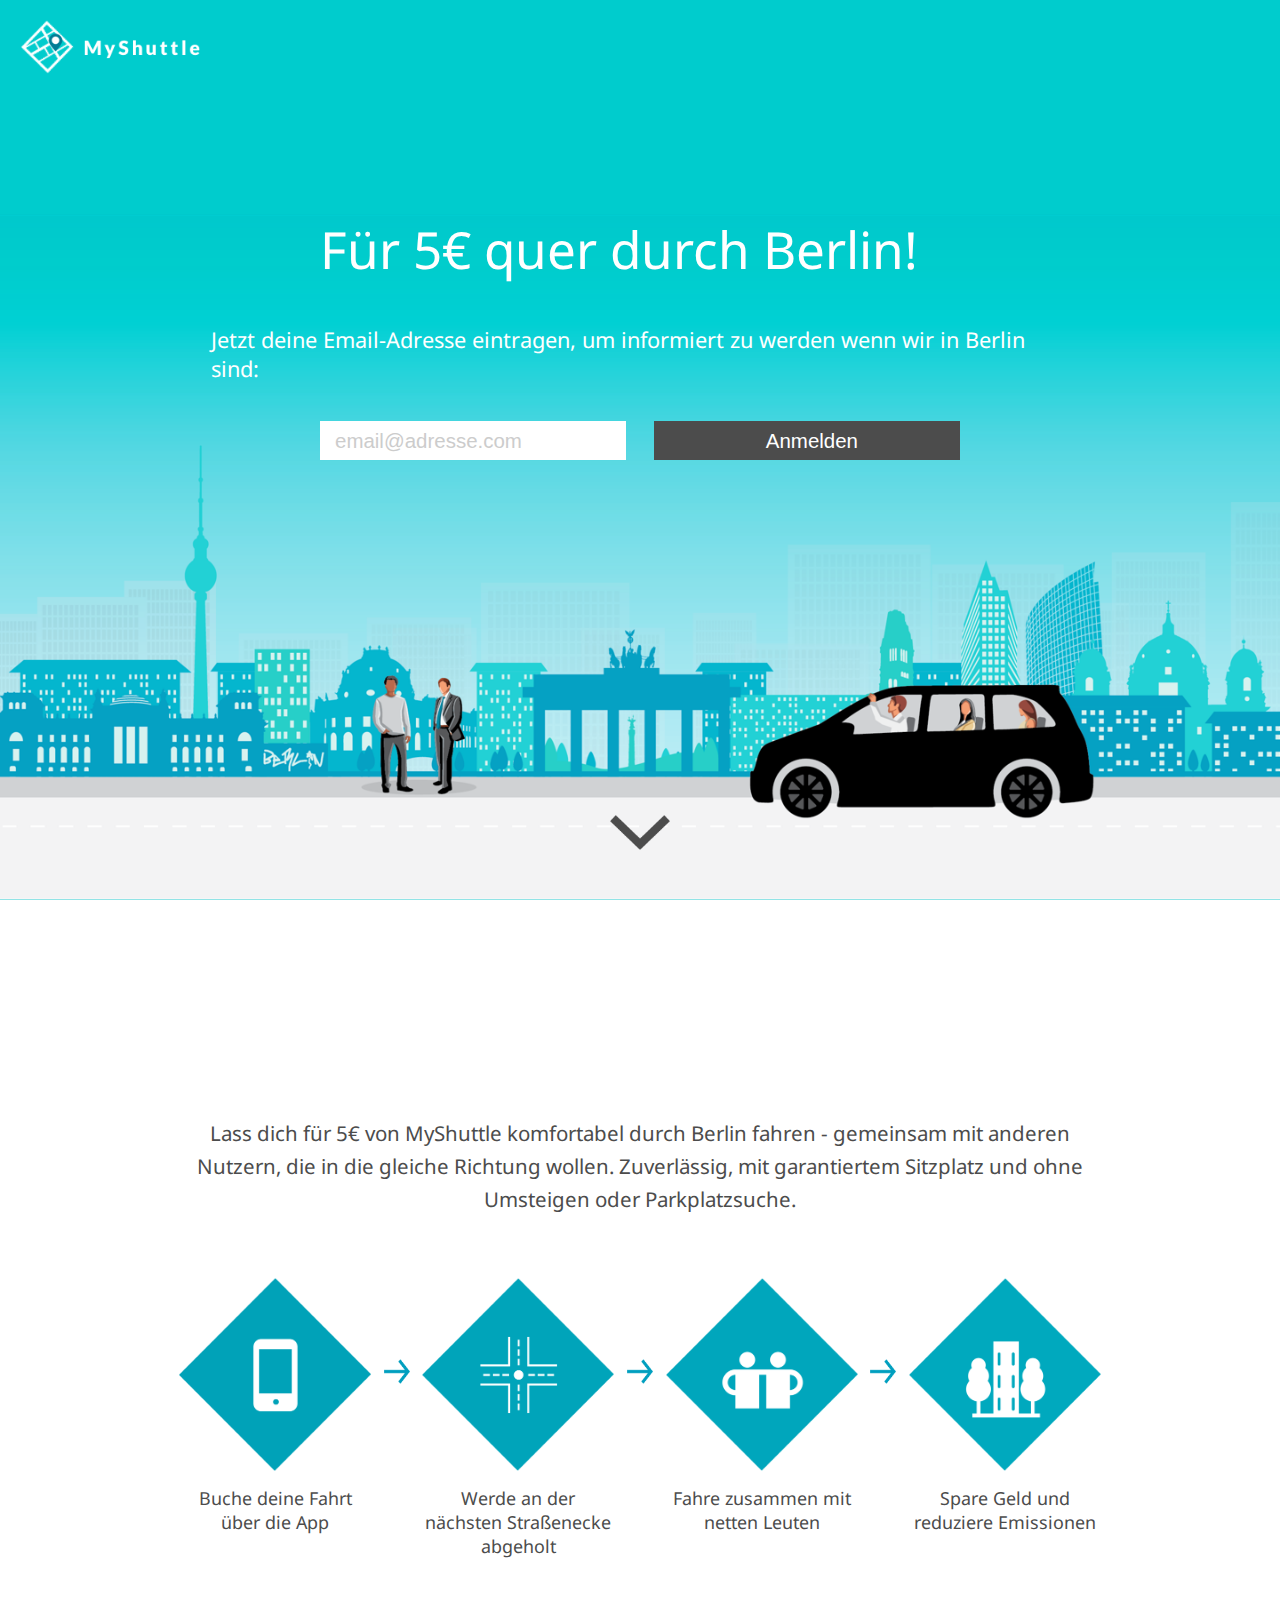
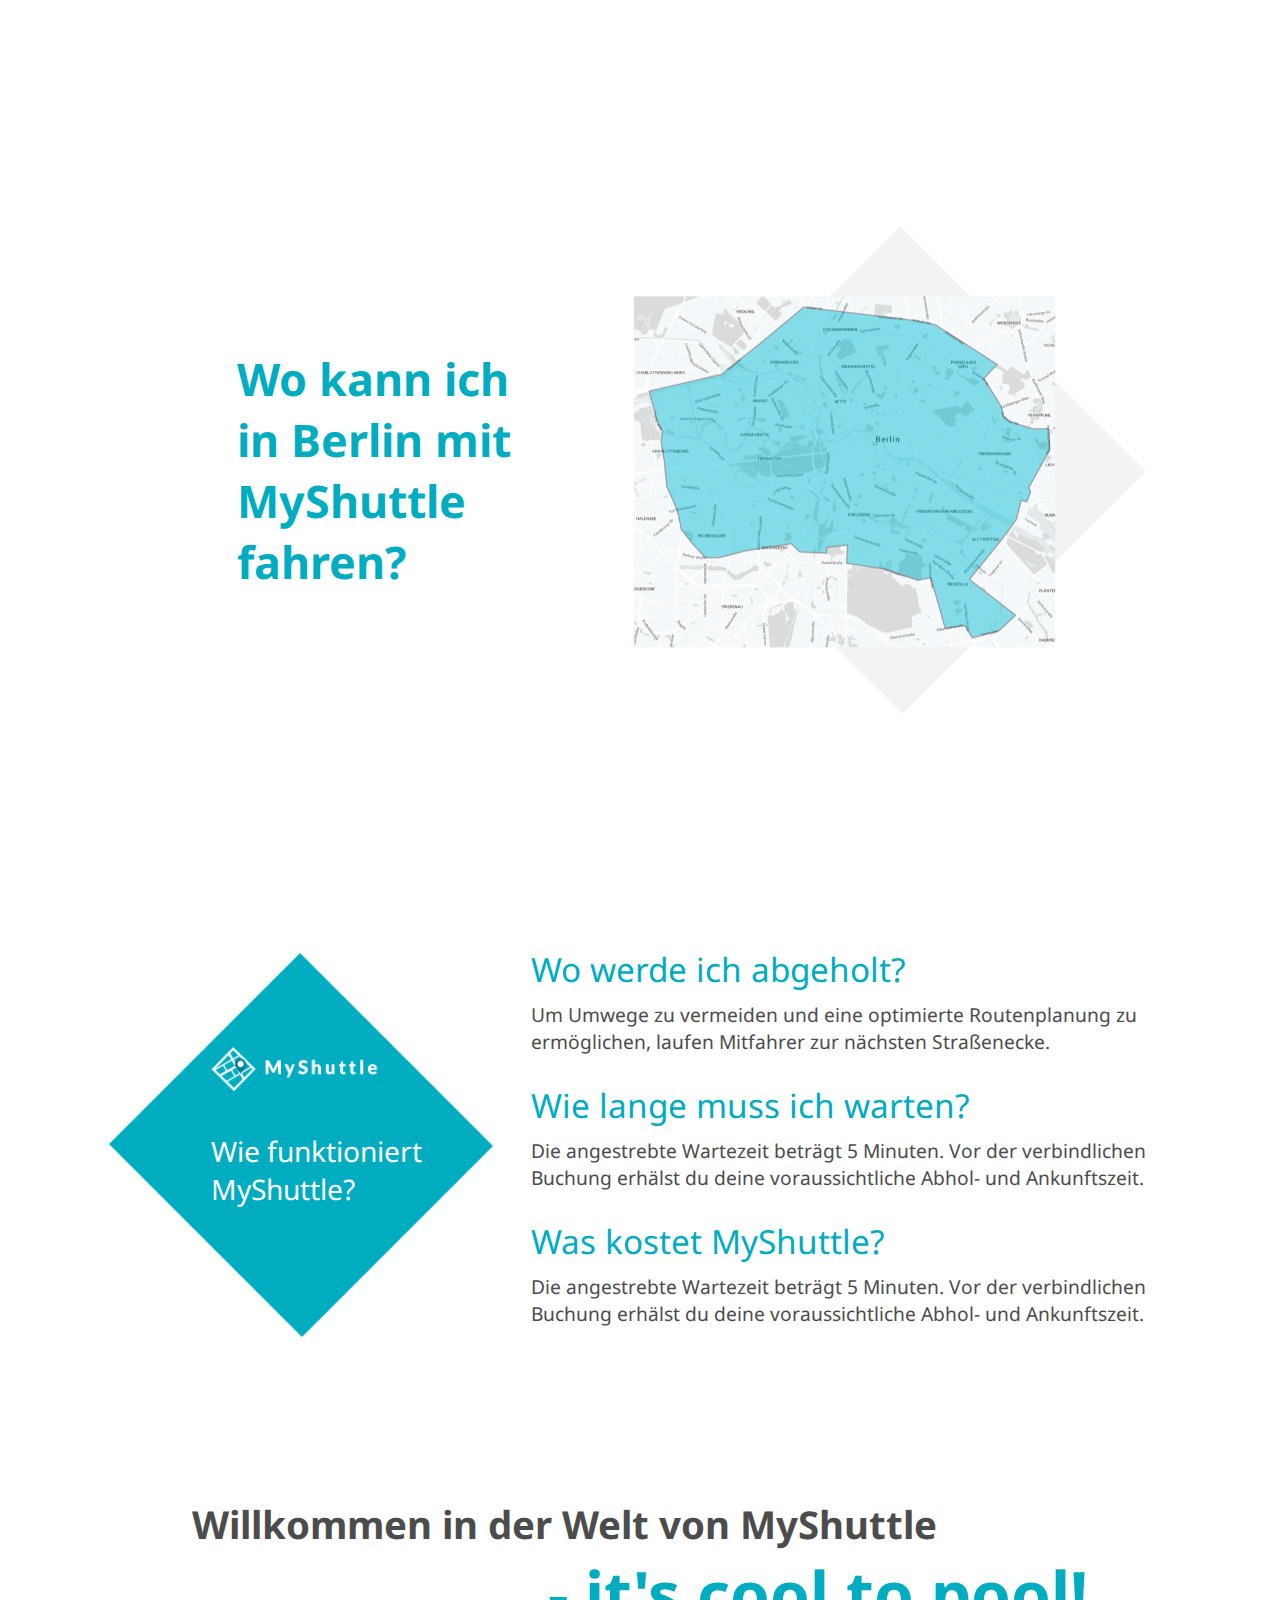
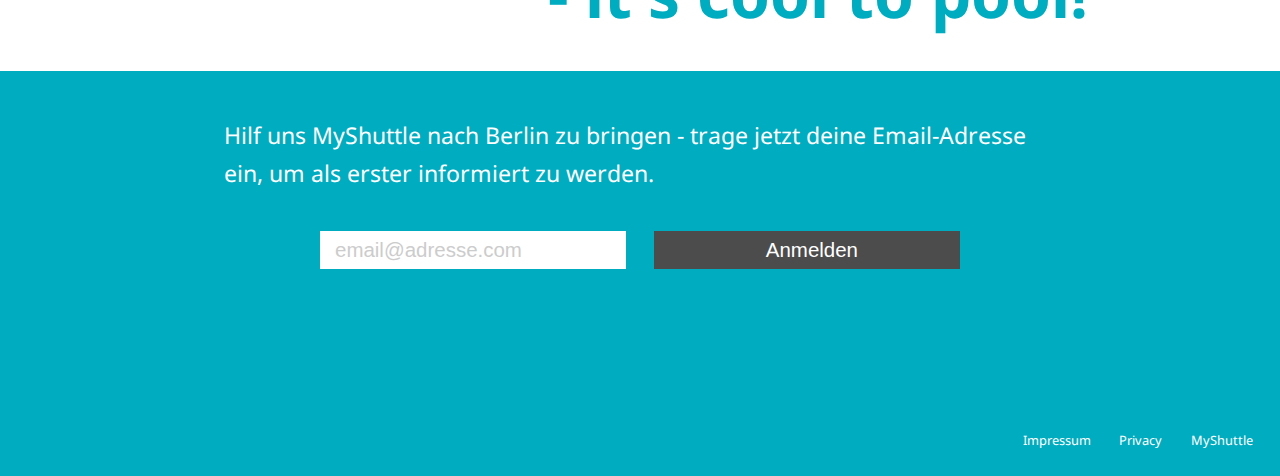
==== index.html @ c7b391a9 "index" ====
<html>
<head lang="en">
    <link rel="stylesheet" type="text/css" href="../myshuttle.css">
    <link href="https://fonts.googleapis.com/css?family=Droid+Sans:400,700" rel="stylesheet">

<script src="https://ajax.googleapis.com/ajax/libs/jquery/3.2.1/jquery.min.js">
</script>   
<script src="../myshuttle.js"></script>


</head>
<body>

<div class="heropage">
    <div class="banner">
        <img src="../images/logo_transp.png" class="logo"/>
        <div class="herotxt">
            <h1>Für 5€ quer durch Berlin!</h1>
        </div>
        <div class="herodes">
           Jetzt deine Email-Adresse eintragen, um informiert zu werden wenn wir in Berlin sind:
        </div>
        <div class = "form">
                <input class="email" type="text" placeholder="email@adresse.com" data-component-type="email" />
                <div class = "gap"></div>
            <input class="button" type="submit"  value="Anmelden" /></div>
              <img src="../images/arrow_landing.png" class="button_scrollup"/>

            </div>
    </div>
    
    
    <div class = "usppage">
        <div class = "usptxt">
        Lass dich für 5€ von MyShuttle komfortabel durch Berlin fahren - gemeinsam mit anderen Nutzern, die in die gleiche Richtung wollen. Zuverlässig, mit garantiertem Sitzplatz und ohne Umsteigen oder Parkplatzsuche.
        </div>
        <div class = "uspdes">
        <div class = "uspimg">
            <div class = "process">
            <img src="../images/process1.png" class="processi"/>
                <div class = "processtxt">Buche deine Fahrt<br> über die App</div>
            </div>

            <div class = "process">
            <img src="../images/process2.png" class="processi"/>
                 <div class = "processtxt">Werde an der nächsten Straßenecke abgeholt</div>
            </div>
            
            <div class = "process">
            <img src="../images/process3.png" class="processi"/>
                <div class = "processtxt">Fahre zusammen mit netten Leuten</div>
            </div>

            <div class = "process">
            <img src="../images/process4.png" class="processi"/>
                <div class = "processtxt">Spare Geld und reduziere Emissionen </div>
            </div>            
        </div>
        <div class = "arrows">
            <img src="../images/arrow_process.png"/ class="arrow_process"/>
            <img src="../images/arrow_process.png"/ class="arrow_process"/>
            <img src="../images/arrow_process.png"/ class="arrow_process"/>

        </div>
        </div>
    </div>
    
    
    <div class = "areapage">
        <div class = "areatxt">
            Wo kann ich<br> in Berlin mit MyShuttle fahren?
        </div>
        <div class = "areamap">                    
                    <img src="../images/map.png"/ class="map"/>

        </div>
    </div>
    
    <div class = "questionpage">
        <div class = "question">                    
                    <img src="../images/questionbg.png"/ class="bg"/>
            <div class = "question_txt">
                Wie funktioniert<br> MyShuttle?</div>
        </div>
        <div class = "questiontxt">
            <div class = "questiontxt_q">
                Wo werde ich abgeholt?
            </div>
            <div class = "questiontxt_a">
                Um Umwege zu vermeiden und eine optimierte Routenplanung zu ermöglichen, laufen Mitfahrer zur nächsten Straßenecke.  
            </div>
            <div class = "questiontxt_q">
                Wie lange muss ich warten?
            </div>
            <div class = "questiontxt_a">
Die angestrebte Wartezeit beträgt 5 Minuten. Vor der verbindlichen Buchung erhälst du deine voraussichtliche Abhol- und Ankunftszeit.
            </div>
         <div class = "questiontxt_q">
                Was kostet MyShuttle?
            </div>
            <div class = "questiontxt_a">
Die angestrebte Wartezeit beträgt 5 Minuten. Vor der verbindlichen Buchung erhälst du deine voraussichtliche Abhol- und Ankunftszeit.
            </div>
        
        
        </div>
        
    </div>R
        <div class = "footerpage">
            <div class = "footertxt">
            Willkommen in der Welt von MyShuttle
            <div class = "catchphrase">
                - it's cool to pool!</div>
            </div>
            <div class = "footer">
                <div class = "footerhook">
                    Hilf uns MyShuttle nach Berlin zu bringen - trage jetzt deine Email-Adresse ein, um als erster informiert zu werden. 
                </div>
                   <div class = "form">
                <input class="email" type="text" placeholder="email@adresse.com" data-component-type="email" />
                <div class = "gap"></div>
            <input class="button" type="submit"  value="Anmelden" /></div>
                    <div class="legal">
        <a href="impressum">Impressum</a>
        <a href="privacy">Privacy</a>
        <a href="meinbus">MyShuttle</a>
    </div>
            </div>
    </div>

    
</body>
</html>
---- myshuttle.css ----
body, html{
    width:100vw;
    height:100vh;
    top:0;
    left:0;
    margin:0;
    font-size: 2vw;
    color:#4C4C4C;
    font-family: 'Droid Sans', sans-serif;

    
}

.heropage{
    width:100vw;
    height:100vh;
    background-color: #00CCCD;
    background-image: url("../images/heroimage.png");
    background-repeat: no-repeat;
    background-size: 100% auto;
    background-position: bottom center;

    
}

.banner{
    width:100%;
      display: flex;
    flex-direction: column;
  align-items: center;
  justify-content: center;

}

.logo{
    top:20px;
    left:20px;
    position:absolute;
    width:12vw;
    min-width:180px;
}

.herotxt{    
    margin-top:20vh;
    width:50vw;
    text-align: left;
    color: white;
} 

h1{
    font-weight:400; 
}

.herodes{
    margin-top: .5vw;
    width:67vw;
    text-align: left;
    color: white;

    font-weight:400;
    font-size: 1.7vw;
} 


.form {
    margin-top:3vw;
    width:50vw;
display: flex;
align-items: center;
    justify-content: center;
    
}


.input[type="text"] {
    width:60%;
    border-radius: 0.3vw;
    height: 2.5vw;
    background: #fff;
    border-width: 0;  
    color:#4C4C4C;

}

.gap{
    width:60px;
    height:20px;
}


.form input {
    font-size: 1.6vw;
    outline: none;
    height: 3vw;
    width:100%;
    border: 0;
    vertical-align: top;
    padding:5px;
    padding-left: 15px;
}

::-webkit-input-placeholder { /* WebKit, Blink, Edge */
    color:    #ccc;
}
:-moz-placeholder { /* Mozilla Firefox 4 to 18 */
   color:    #ccc;
   opacity:  1;
}
::-moz-placeholder { /* Mozilla Firefox 19+ */
   color:    #ccc;
   opacity:  1;
}
:-ms-input-placeholder { /* Internet Explorer 10-11 */
   color:    #ccc;
}
::-ms-input-placeholder { /* Microsoft Edge */
   color:    #ccc;
}

.button{
    background-color: #4C4C4C;
    color:#fff;    
}

.button_scrollup{
    position: absolute;
    bottom:50px;
    width:60px;
}

.usppage{
    position:absolute;
    top:100vh;
    background-color:white;
    width:100vw;
    height:100vh;  
display: flex;
    flex-direction: column;
align-items: center;
    justify-content: center;

}

.usptxt{
    width:70vw;
    line-height: 1.3rem;
    text-align: center;
    font-size:1.6vw;
    
}

.uspdes{
        position:relative;
}

.uspimg{
    margin-top: 4vh;
    display: flex;
    align-items:top;
    justify-content:center;
}


.process{
    width:15vw;
    margin:2vw;
    text-align: center;
}

.processi{
    width:100%;
}

.processtxt{
    margin-top: 15px;
    font-weight:400;
    font-size: 1.4vw;
}

.process2{
    width:2vw;
    margin:1.3vw;
}

.arrows{
    position:absolute;
    top:2.6vw;
    left:9.5vw;
    display: flex;
}

.arrow_process{
   width:2vw;
    height:2vw;
    margin:8.5vw;
}

.areapage{
    position:absolute;
    top:180vh;
    width:100vw;
    height:100vh;  
display: flex;
align-items: center;
    justify-content: center
}

.areatxt{
    width:30vw;
    font-weight:700;
    font-size: 3.5vw;
    color: #00ACBF;
}
.areamap{
    width:33vw;
}

.map{
    top:0;
    width:40vw;
    margin-left: 1vw;
}


.questionpage{
    position:absolute;
    top:255vh;
    width:100vw;
    height:100vh;  
display: flex;
align-items: center;
    justify-content: center
}

.question{
    width:30vw;
    position:relative;
}

.question_txt{
    position:absolute;
    top:14vw;
    left:8vw;
    font-weight:400;
    font-size: 2.2vw;
    color: white;
}
.bg{
    width:30vw;
}

.questiontxt{
    width:50vw;
    margin-left:3vw;
}

.questiontxt_q{
    font-weight:400;
    font-size: 2.6vw;
    color: 00ACBF;
    margin:1vh 0;
}
.questiontxt_a{
    font-size: 1.5vw;
    color: #4c4c4c;
    margin-bottom: 3vh;
    
}

.footerpage{
    position:absolute;
    top:340vh;
    width:100vw;
    display: flex;
    flex-direction: column;
align-items: center;
    justify-content: center
}

.footertxt{
    width:70vw;
    height:20vw;
    padding-bottom: 40vh;
    font-size: 3vw;
    font-weight: 700;
    line-height: 5rem;
}
.catchphrase{
    width:100%;
    font-weight:700;
    font-size: 5vw;
    color: #00ACBF;
    text-align: right;
    line-height: 0.5rem;
}

.footer{
    width:100vw;
    height:45vh;
    background-color: #00ACBF;
    background-size: cover;
    position:absolute;
    bottom:0;
    font-size: 2vw;
    color:white;
    display: flex;
    flex-direction: column;
    align-items: center;
    
   }

.footerhook{
    padding-top:3.5vw;
    line-height: 1.5rem;
    width:65vw;
    font-size: 1.8vw;
    color:white;
}

.legal{
    position:absolute;
    bottom:3vh;
    font-size:.5rem;
    right:3vh;
    font-weight: 400;
}

.legal a{
    padding-left: 1rem;
    text-decoration: none;
    color:white;

}


@media (max-width: 800px) {
    
        .heropage{
            background-image: url("../images/heroimage_m.png");
            background-repeat: no-repeat;
            background-size: auto 100%;

        }
        .herotxt{
            width:70vw;
            font-size: 2.4rem;
        }

        .herodes{
            margin-top:-4vw;
            width:70vw;
            font-size: 1.6rem;
        }
    
        .form{
            margin-top:8vw;
            width:70vw;
            display: flex;
            flex-direction: column;
            align-items: center;
            justify-content: center;
        }

        .form input {
            font-size: 3.5vw;
            outline: none;
            height: 8vw;
            width:100%;
            border: 0;
            vertical-align: top;
            padding:5px;
            padding-left: 15px;
        }

            .button_scrollup{
            position: absolute;
            bottom:20vh;
            width:40px;
        }
    
        .usptxt{
            width:85vw;
            text-align: left;
            line-height: 2.7rem;
            font-size:3.3vw; 
            }
    
            .uspimg{
                width:80vw;
            margin-top: 4vh;
            display: flex;
            flex-direction: column;
            align-items:top;
            justify-content:center;
        }
    
            .process{
            width:80vw;
            height:22vw;
            margin:2vw;
            display: flex;
            align-items: center;
                
        }
            .processi{
            width:22vw;
        }

            .processtxt{
            margin-left:3vw;
            font-weight:400;
            font-size: 4vw;
            text-align: left;
        }
    
            .arrows{
                display:none;
            }
    
    
            .areapage{
                position:absolute;
                top:190vh;
                width:100vw;
                height:100vh;  
                display: flex;
                flex-direction: column;
                align-items: center;
                justify-content: center
            }

            .areatxt{
                width:80vw;
                font-size: 8vw;
            }
            .areamap{
                width:100vw;
            }

            .map{
                right:0;
                width:100vw;
                margin-left:10vw;
            }
    
            .questionpage{
                position:absolute;
                top:270vh;
                width:100vw;
                height:100vh;  
                display: flex;
                flex-direction: column;
                align-items: center;
                justify-content: center
            }

            .question{
                width:80vw;
            }

            .bg{
                display:none;
            }

            .question_txt{
                color: #00ACBF;
                position:absolute;
                top:-15vh;
                left:1vw;
                font-weight:700;
                font-size: 8vw;
            }
    
            .questiontxt_q{
                width:80vw;
                font-weight:400;
                font-size: 5vw;
                color: 00ACBF;
                margin:1vh 0;
                margin-left:-15vw;
            }
            .questiontxt_a{
                 width:80vw;
                line-height: 2.5rem;
                margin-left:-15vw;
                font-size: 3.5vw;
                color: #4c4c4c;
                margin-bottom: 3vh;
            }
    
            .footerpage{
                position:absolute;
                top:350vh;
                width:100vw;
                height:60vh;
                display: flex;
                flex-direction: column;
            align-items: center;
                justify-content: center
            }

            .footertxt{
                width:70vw;
                height:20vw;
                padding-bottom: 40vh;
                font-size: 3vw;
                font-weight: 700;
                line-height: 5rem;
            }
            .catchphrase{
                width:100%;
                font-weight:700;
                font-size: 8vw;
                color: #00ACBF;
                text-align: right;
                line-height: 3rem;
            }

            .footer{
                width:100vw;
                height:40vh;
                background-color: #00ACBF;
                background-size: cover;
                position:absolute;
                bottom:0;
                color:white;
                display: flex;
                flex-direction: column;
                align-items: center;

               }

            .footerhook{
                padding-top:3.5vw;
                line-height: 2.5rem;
                width:65vw;
                font-size: 3.5vw;
                color:white;
            }

            .legal{
                position:absolute;
                bottom:3vh;
                font-size:1rem;
                right:3vh;
                font-weight: 400;
            }

            .legal a{
                padding-left:3rem;
                text-decoration: none;
                color:white;

            }





    }
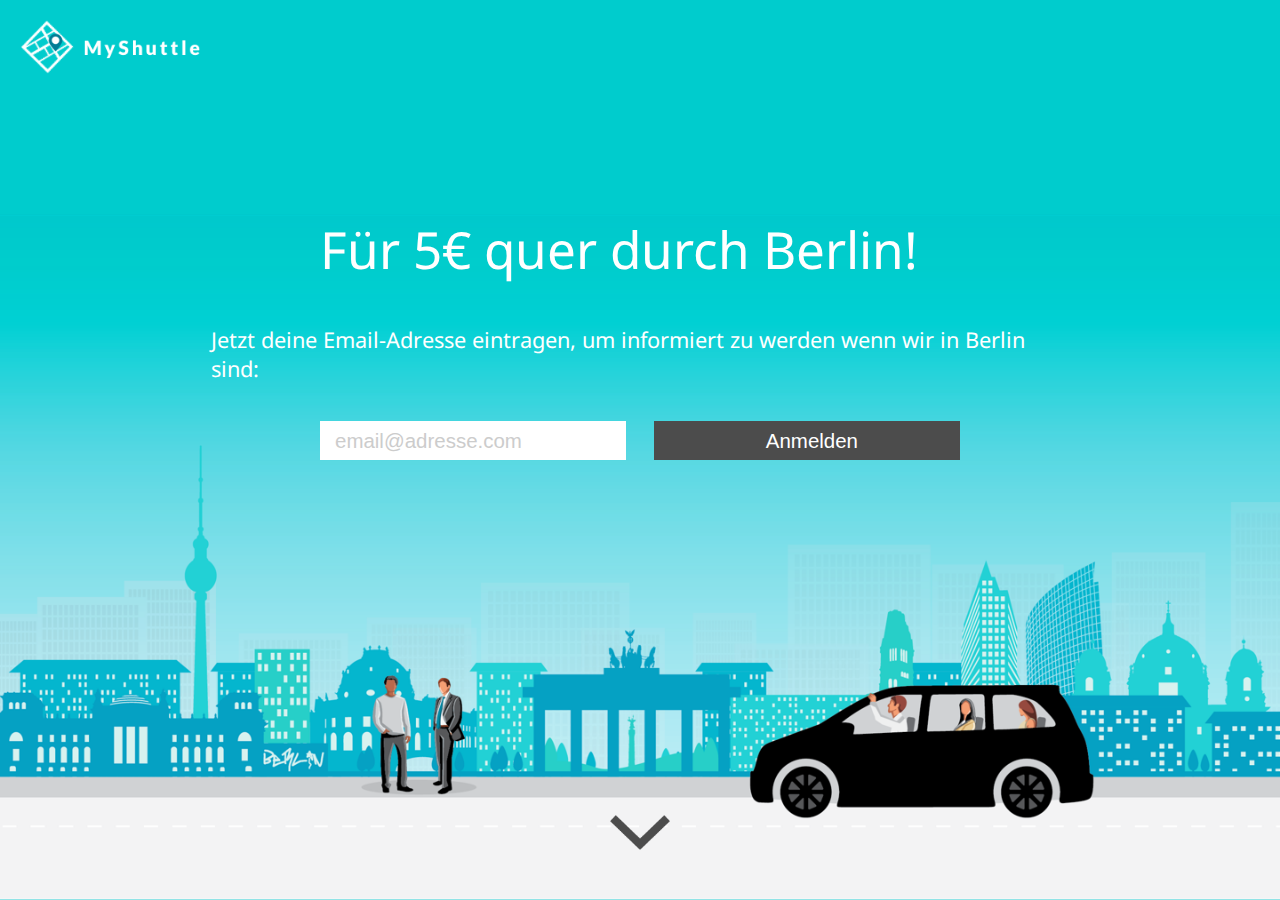
==== commit 5ad23ae9: "change" ====
--- a/index.html
+++ b/index.html
@@ -1,5 +1,6 @@
 <html>
 <head lang="en">
+    <meta name="viewport" content="width=device-width, initial-scale=1">
     <link rel="stylesheet" type="text/css" href="../myshuttle.css">
     <link href="https://fonts.googleapis.com/css?family=Droid+Sans:400,700" rel="stylesheet">
 
@@ -105,7 +106,7 @@
         
         </div>
         
-    </div>R
+    </div>
         <div class = "footerpage">
             <div class = "footertxt">
             Willkommen in der Welt von MyShuttle
--- a/myshuttle.css
+++ b/myshuttle.css
@@ -1,12 +1,15 @@
 body, html{
-    width:100vw;
-    height:100vh;
+    max-width:100%;
+    height:100%;
     top:0;
     left:0;
     margin:0;
+    padding:0;
+    
     font-size: 2vw;
     color:#4C4C4C;
     font-family: 'Droid Sans', sans-serif;
+    overflow-x: hidden;
 
     
 }
@@ -14,11 +17,15 @@
 .heropage{
     width:100vw;
     height:100vh;
+    
+    margin:0;
+    padding:0;
     background-color: #00CCCD;
     background-image: url("../images/heroimage.png");
     background-repeat: no-repeat;
     background-size: 100% auto;
     background-position: bottom center;
+    overflow-x:hidden;
 
     
 }
@@ -335,6 +342,7 @@
 
 @media (max-width: 800px) {
     
+           
         .heropage{
             background-image: url("../images/heroimage_m.png");
             background-repeat: no-repeat;
@@ -434,13 +442,13 @@
                 font-size: 8vw;
             }
             .areamap{
-                width:100vw;
+                width:80vw;
             }
 
             .map{
                 right:0;
-                width:100vw;
-                margin-left:10vw;
+                width:85vw;
+                margin-left:1vw;
             }
     
             .questionpage{
@@ -553,8 +561,4 @@
 
             }
 
-
-
-
-
     }
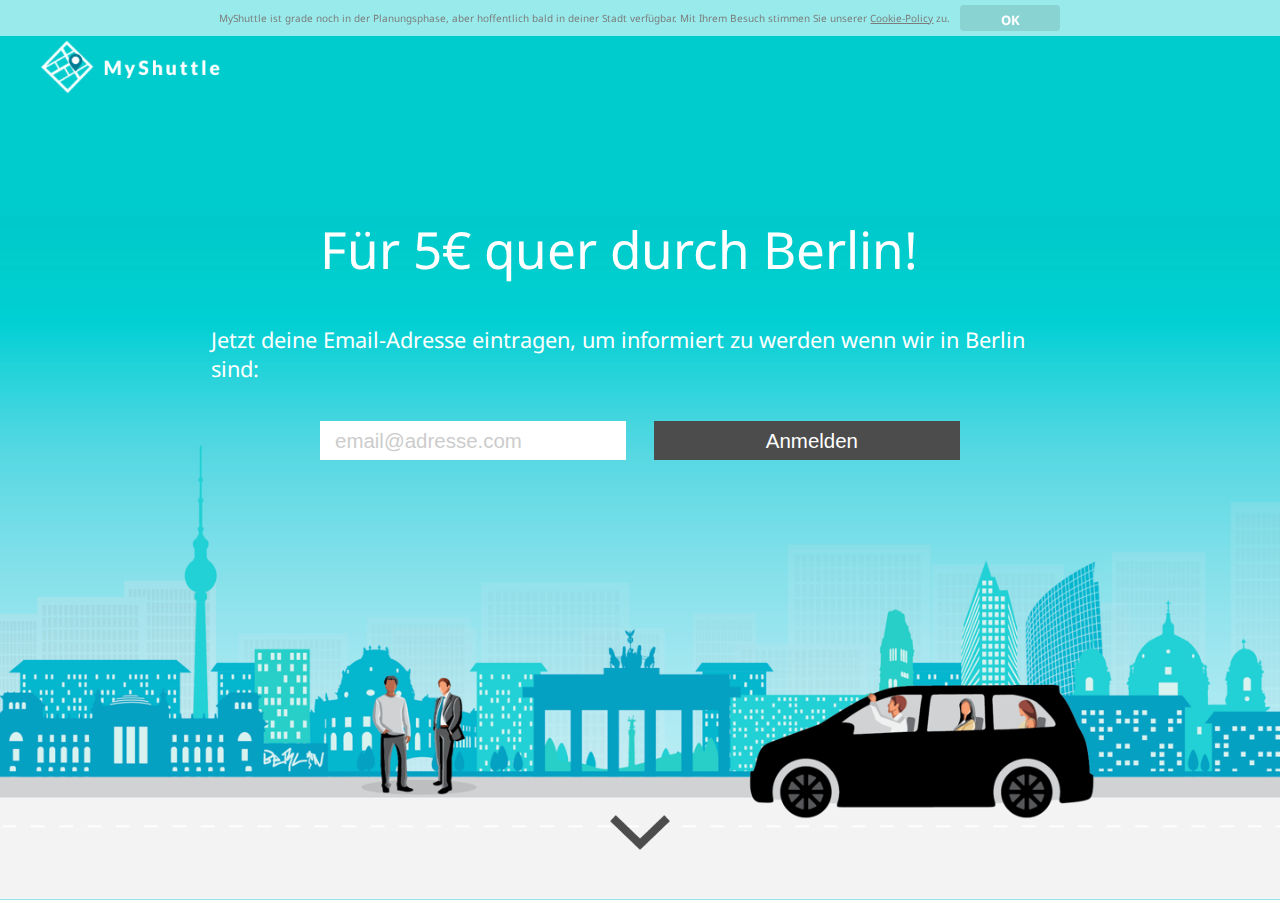
==== commit 074248f1: "updates" ====
--- a/index.html
+++ b/index.html
@@ -11,10 +11,17 @@
 
 </head>
 <body>
-
+<div class = "cookiebar">
+    <div class = "cookietxt">
+        MyShuttle ist grade noch in der Planungsphase, aber hoffentlich bald in deiner Stadt verfügbar. Mit Ihrem Besuch stimmen Sie unserer <a href="privacy.html">Cookie-Policy</a>
+ zu.</div>
+    <div class = "cookieok">OK</div>
+   
+    </div>
+    
 <div class="heropage">
     <div class="banner">
-        <img src="../images/logo_transp.png" class="logo"/>
+            <img src="../images/logo_transp.png" class="logo"/>
         <div class="herotxt">
             <h1>Für 5€ quer durch Berlin!</h1>
         </div>
@@ -100,8 +107,7 @@
                 Was kostet MyShuttle?
             </div>
             <div class = "questiontxt_a">
-Die angestrebte Wartezeit beträgt 5 Minuten. Vor der verbindlichen Buchung erhälst du deine voraussichtliche Abhol- und Ankunftszeit.
-            </div>
+Für 5€ kannst du quer durch das Geschäftsgebiet fahren. Intelligentes Pooling bringt dir den Komfort eines Großraumtaxis zu einem Bruchteil des Preises.              </div>
         
         
         </div>
@@ -122,9 +128,8 @@
                 <div class = "gap"></div>
             <input class="button" type="submit"  value="Anmelden" /></div>
                     <div class="legal">
-        <a href="impressum">Impressum</a>
-        <a href="privacy">Privacy</a>
-        <a href="meinbus">MyShuttle</a>
+        <a href="imprint.html">Impressum</a>
+        <a href="privacy.html">Privacy</a>
     </div>
             </div>
     </div>
--- a/myshuttle.css
+++ b/myshuttle.css
@@ -14,6 +14,61 @@
     
 }
 
+.imprint{
+    position:absolute;
+    top:20vh;
+    background-color:rgba(255,255,255,0);
+    max-width:80vw;
+    height:50vh;
+    font-size:12px;
+    overflow-y:scroll;
+}
+
+h2{
+    font-size: 15px;
+}
+
+
+.cookiebar{
+    width:96vw;
+    max-height:40px;
+    background-color:rgba(255,255,255,0.6);
+    z-index: 10;
+    position: fixed;
+    top:0;
+    left:0;
+    color:#7C7C7C;
+    font-size:10px;
+    text-align: left;
+    display: flex;
+    align-items: center;
+    justify-content: center;
+    padding:5px 2vw;
+    
+}
+
+.cookiebar a{
+    color:#7C7C7C;
+}
+
+.cookieok{
+    margin-left:10px;
+    min-width:100px;
+    height:20px;
+    padding-top: 6px;
+    background-color: rgba(0,0,0,0.1);
+    font-weight: 700;
+    font-size: 13px;
+    color: white;
+    border-radius: 4px;
+    text-align: center;
+    z-index: 20;
+
+    
+    
+    
+    
+}
 .heropage{
     width:100vw;
     height:100vh;
@@ -26,6 +81,8 @@
     background-size: 100% auto;
     background-position: bottom center;
     overflow-x:hidden;
+    overflow-y:hidden;
+
 
     
 }
@@ -40,8 +97,8 @@
 }
 
 .logo{
-    top:20px;
-    left:20px;
+    top:40px;
+    left:40px;
     position:absolute;
     width:12vw;
     min-width:180px;
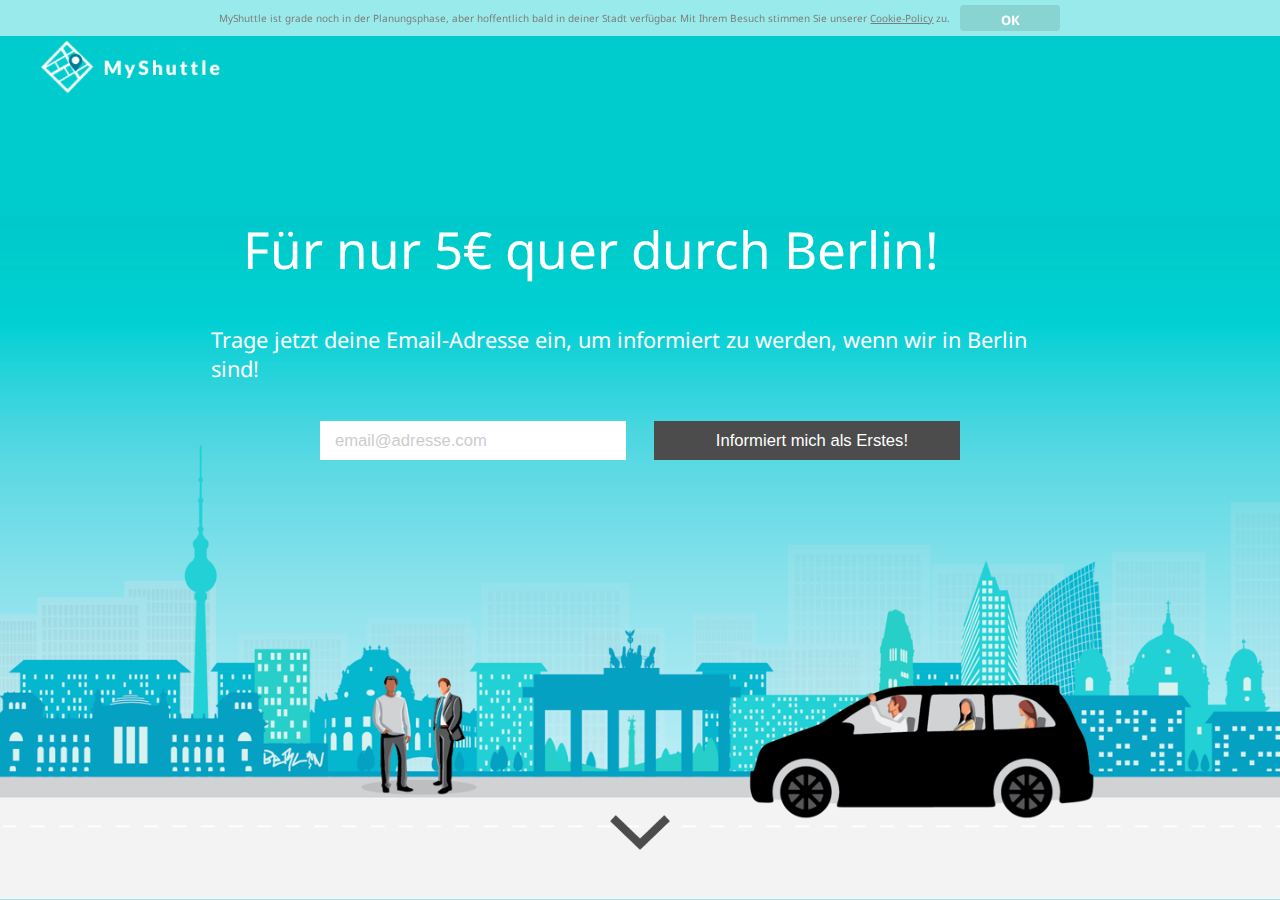
==== commit e5e13fe9: "otherareas" ====
--- a/index.html
+++ b/index.html
@@ -23,15 +23,14 @@
     <div class="banner">
             <img src="../images/logo_transp.png" class="logo"/>
         <div class="herotxt">
-            <h1>Für 5€ quer durch Berlin!</h1>
+            <h1>Für nur 5€ quer durch Berlin!</h1>
         </div>
-        <div class="herodes">
-           Jetzt deine Email-Adresse eintragen, um informiert zu werden wenn wir in Berlin sind:
+        <div class="herodes">Trage jetzt deine Email-Adresse ein, um informiert zu werden, wenn wir in Berlin sind!
         </div>
         <div class = "form">
                 <input class="email" type="text" placeholder="email@adresse.com" data-component-type="email" />
                 <div class = "gap"></div>
-            <input class="button" type="submit"  value="Anmelden" /></div>
+            <input class="button" type="submit"  value="Informiert mich als Erstes!" /></div>
               <img src="../images/arrow_landing.png" class="button_scrollup"/>
 
             </div>
@@ -40,7 +39,7 @@
     
     <div class = "usppage">
         <div class = "usptxt">
-        Lass dich für 5€ von MyShuttle komfortabel durch Berlin fahren - gemeinsam mit anderen Nutzern, die in die gleiche Richtung wollen. Zuverlässig, mit garantiertem Sitzplatz und ohne Umsteigen oder Parkplatzsuche.
+        Lass dich für 5€ Festpreis von MyShuttle komfortabel durch Berlin fahren - gemeinsam mit anderen Nutzern, die in die gleiche Richtung wollen. Zuverlässig, mit garantiertem Sitzplatz und ohne Umsteigen oder Parkplatzsuche.
         </div>
         <div class = "uspdes">
         <div class = "uspimg">
@@ -126,7 +125,7 @@
                    <div class = "form">
                 <input class="email" type="text" placeholder="email@adresse.com" data-component-type="email" />
                 <div class = "gap"></div>
-            <input class="button" type="submit"  value="Anmelden" /></div>
+            <input class="button" type="submit"  value="Informiert mich als Erstes!" /></div>
                     <div class="legal">
         <a href="imprint.html">Impressum</a>
         <a href="privacy.html">Privacy</a>
--- a/myshuttle.css
+++ b/myshuttle.css
@@ -17,6 +17,7 @@
 .imprint{
     position:absolute;
     top:20vh;
+    left:10vw;
     background-color:rgba(255,255,255,0);
     max-width:80vw;
     height:50vh;
@@ -69,10 +70,24 @@
     
     
 }
+
+.infopage{
+    width:100vw;
+    height:100vh;
+
+    margin:0;
+    padding:0;
+    background-color: #00CCCD;
+    background-repeat: no-repeat;
+    background-size: 100% auto;
+    background-position: bottom center;
+    overflow-x:hidden;
+    overflow-y:hidden;    
+}
 .heropage{
     width:100vw;
     height:100vh;
-    
+
     margin:0;
     padding:0;
     background-color: #00CCCD;
@@ -106,7 +121,7 @@
 
 .herotxt{    
     margin-top:20vh;
-    width:50vw;
+    width:62vw;
     text-align: left;
     color: white;
 } 
@@ -153,7 +168,7 @@
 
 
 .form input {
-    font-size: 1.6vw;
+    font-size: 1.3vw;
     outline: none;
     height: 3vw;
     width:100%;
@@ -403,12 +418,12 @@
         .heropage{
             background-image: url("../images/heroimage_m.png");
             background-repeat: no-repeat;
-            background-size: auto 100%;
+            background-size: auto 100vh;
 
         }
         .herotxt{
             width:70vw;
-            font-size: 2.4rem;
+            font-size: 2.3rem;
         }
 
         .herodes{
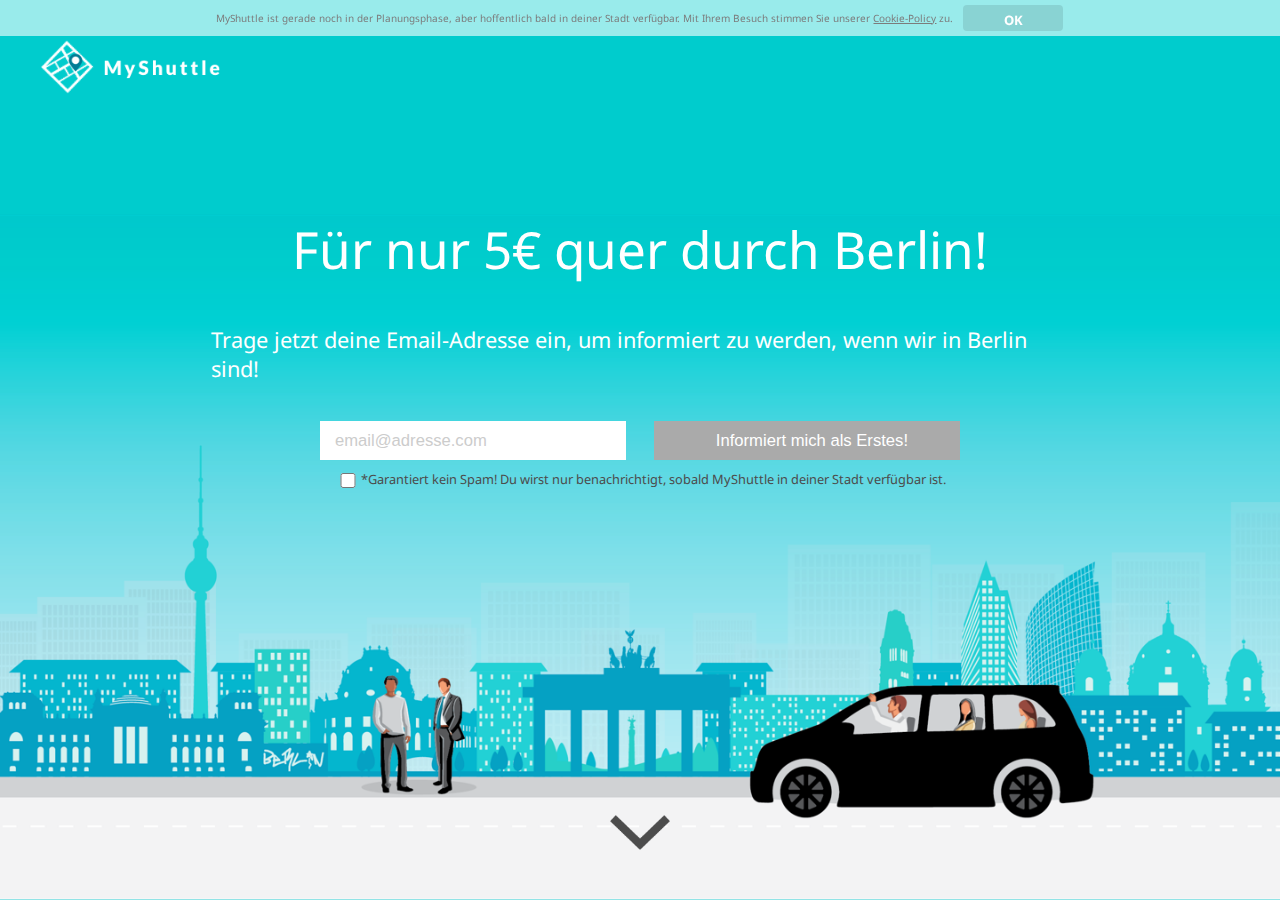
==== commit 84e1ad38: "weird" ====
--- a/index.html
+++ b/index.html
@@ -13,7 +13,7 @@
 <body>
 <div class = "cookiebar">
     <div class = "cookietxt">
-        MyShuttle ist grade noch in der Planungsphase, aber hoffentlich bald in deiner Stadt verfügbar. Mit Ihrem Besuch stimmen Sie unserer <a href="privacy.html">Cookie-Policy</a>
+        MyShuttle ist gerade noch in der Planungsphase, aber hoffentlich bald in deiner Stadt verfügbar. Mit Ihrem Besuch stimmen Sie unserer <a href="privacy.html">Cookie-Policy</a>
  zu.</div>
     <div class = "cookieok">OK</div>
    
@@ -30,7 +30,14 @@
         <div class = "form">
                 <input class="email" type="text" placeholder="email@adresse.com" data-component-type="email" />
                 <div class = "gap"></div>
-            <input class="button" type="submit"  value="Informiert mich als Erstes!" /></div>
+            <input class="button" type="submit" disabled="disabled"  value="Informiert mich als Erstes!" />
+            
+        </div>
+        <div data-component-type="checkcontainer" class = "checkdiv">
+            <input type="checkbox" id="accept"/>
+            <div class = "accepttxt">*Garantiert kein Spam! Du wirst nur benachrichtigt, sobald MyShuttle in deiner Stadt verfügbar ist.</div>
+          </div>
+        
               <img src="../images/arrow_landing.png" class="button_scrollup"/>
 
             </div>
@@ -120,12 +127,11 @@
             </div>
             <div class = "footer">
                 <div class = "footerhook">
-                    Hilf uns MyShuttle nach Berlin zu bringen - trage jetzt deine Email-Adresse ein, um als erster informiert zu werden. 
+                    Hilf uns MyShuttle nach Berlin zu bringen - trage jetzt deine Email-Adresse ein, um als Erster informiert zu werden. 
                 </div>
-                   <div class = "form">
-                <input class="email" type="text" placeholder="email@adresse.com" data-component-type="email" />
-                <div class = "gap"></div>
-            <input class="button" type="submit"  value="Informiert mich als Erstes!" /></div>
+                  
+                <div class = "button_bottom"><a href="#">Informiert mich als Erstes!</a>
+                                                </div>
                     <div class="legal">
         <a href="imprint.html">Impressum</a>
         <a href="privacy.html">Privacy</a>
--- a/myshuttle.css
+++ b/myshuttle.css
@@ -1,6 +1,5 @@
 body, html{
     max-width:100%;
-    height:100%;
     top:0;
     left:0;
     margin:0;
@@ -16,11 +15,11 @@
 
 .imprint{
     position:absolute;
-    top:20vh;
+    top:10vh;
     left:10vw;
     background-color:rgba(255,255,255,0);
     max-width:80vw;
-    height:50vh;
+    height:80vh;
     font-size:12px;
     overflow-y:scroll;
 }
@@ -65,16 +64,19 @@
     text-align: center;
     z-index: 20;
 
-    
-    
-    
-    
+}
+
+.thanks{
+    margin-left:10vw;
+    margin-top:30vh;
+    width:80vw;
+    text-align: center;
+    color:white; 
 }
 
 .infopage{
     width:100vw;
     height:100vh;
-
     margin:0;
     padding:0;
     background-color: #00CCCD;
@@ -122,7 +124,7 @@
 .herotxt{    
     margin-top:20vh;
     width:62vw;
-    text-align: left;
+    text-align: center;
     color: white;
 } 
 
@@ -147,7 +149,7 @@
 display: flex;
 align-items: center;
     justify-content: center;
-    
+    margin-bottom: 10px;
 }
 
 
@@ -161,11 +163,30 @@
 
 }
 
+.checkcontainer.required {
+    border: 1px solid #8b1800;
+}
+input[type="submit"]:disabled {
+    background-color: #aaa;
+}
+
 .gap{
     width:60px;
     height:20px;
 }
 
+input[type="checkbox"] {
+    display: inline-block;
+    width: 20px;
+    height: 15px;
+}
+
+.accepttxt{
+    float:right;
+    color:#4C4C4C;
+    font-weight:400;
+    font-size: 1vw;
+}
 
 .form input {
     font-size: 1.3vw;
@@ -201,6 +222,24 @@
     color:#fff;    
 }
 
+.button_bottom{
+    margin-top:20px;
+    background-color: #4C4C4C;
+    width:40vw;
+    text-align: center;
+    padding:10px;
+    
+}
+.button_bottom a{
+    text-decoration: none;
+    color:white;
+    font-size : 1.2rem;
+}
+
+.button_bottom{
+    
+}
+
 .button_scrollup{
     position: absolute;
     bottom:50px;
@@ -220,6 +259,7 @@
 
 }
 
+
 .usptxt{
     width:70vw;
     line-height: 1.3rem;
@@ -411,6 +451,9 @@
 
 }
 
+.thanks{
+    
+}
 
 @media (max-width: 800px) {
     
@@ -632,5 +675,18 @@
                 color:white;
 
             }
+            .accepttxt{
+                width:65vw;
+                float:right;
+                color:#4C4C4C;
+                font-weight:400;
+                font-size: 10px;
+            }
+                input[type="checkbox"] {
+                display: inline-block;
+                width: 16px;
+                height: 12px;
+            }
+
 
     }
